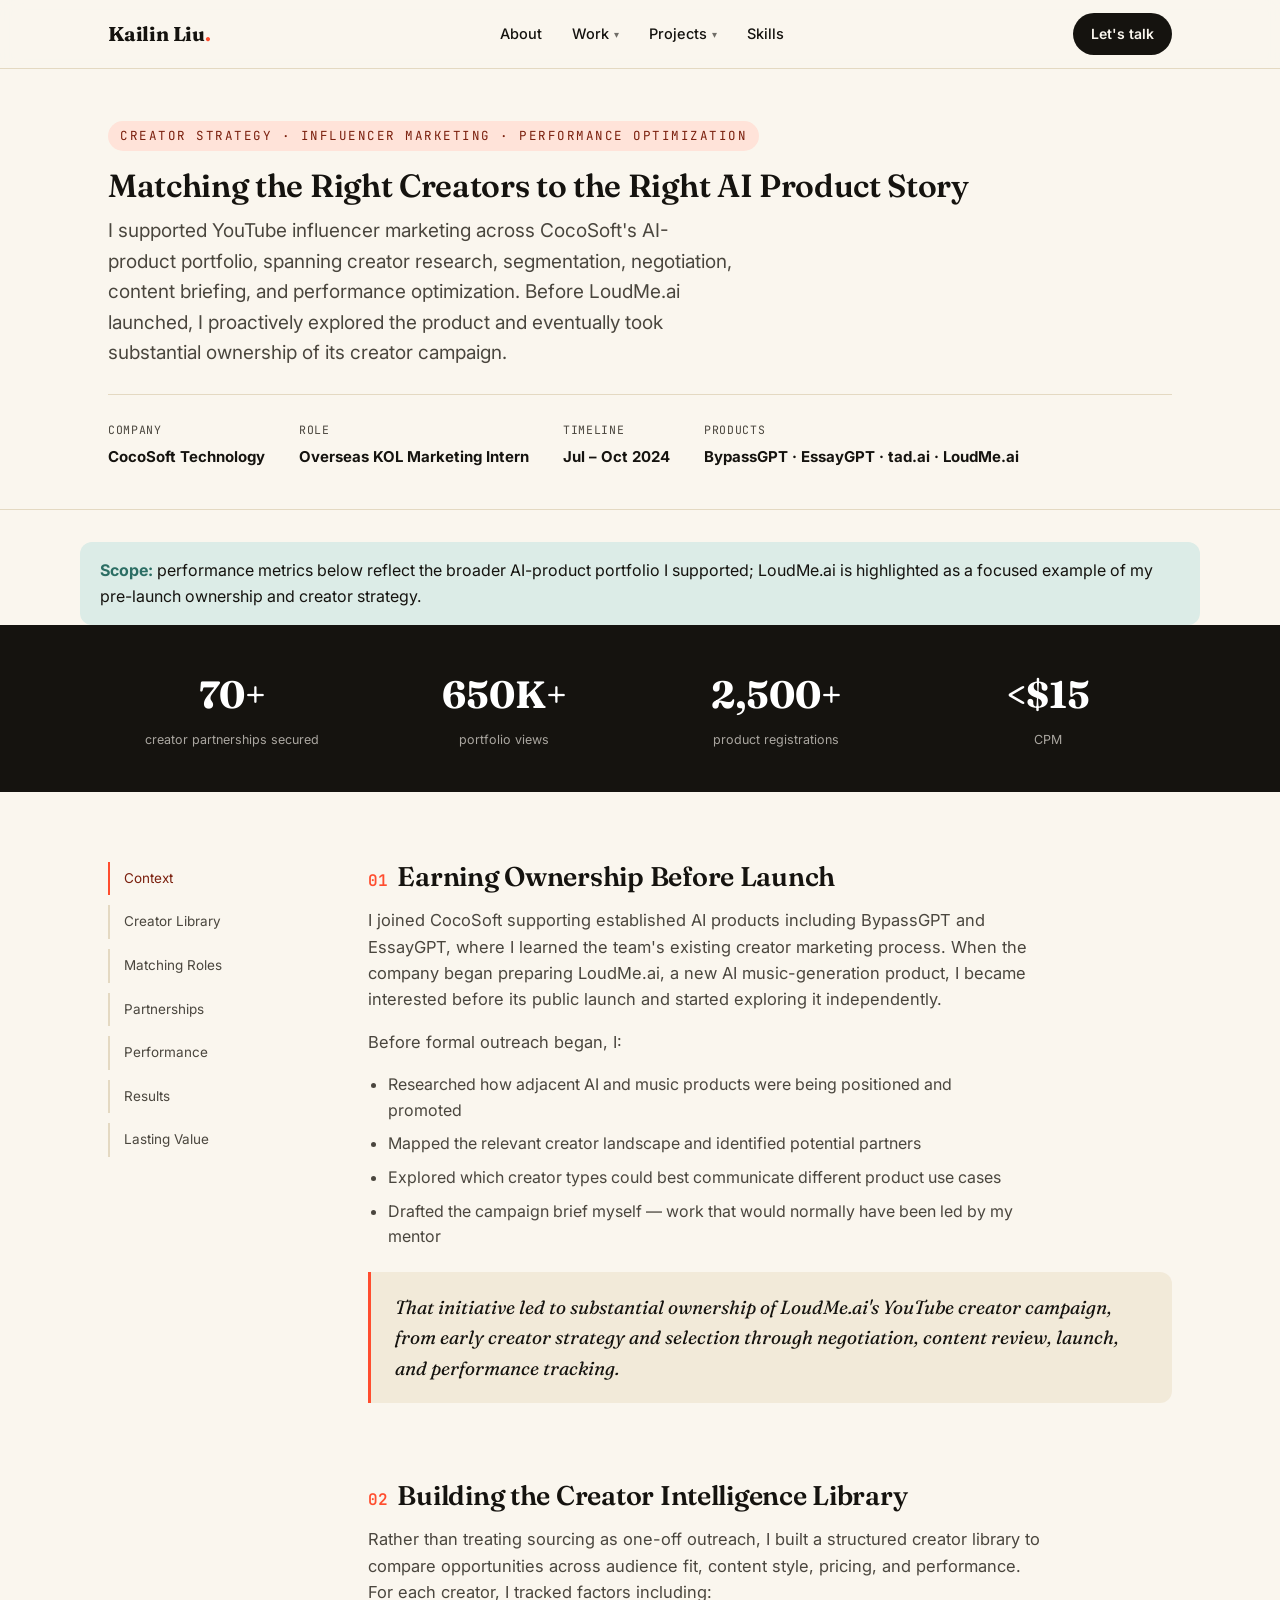
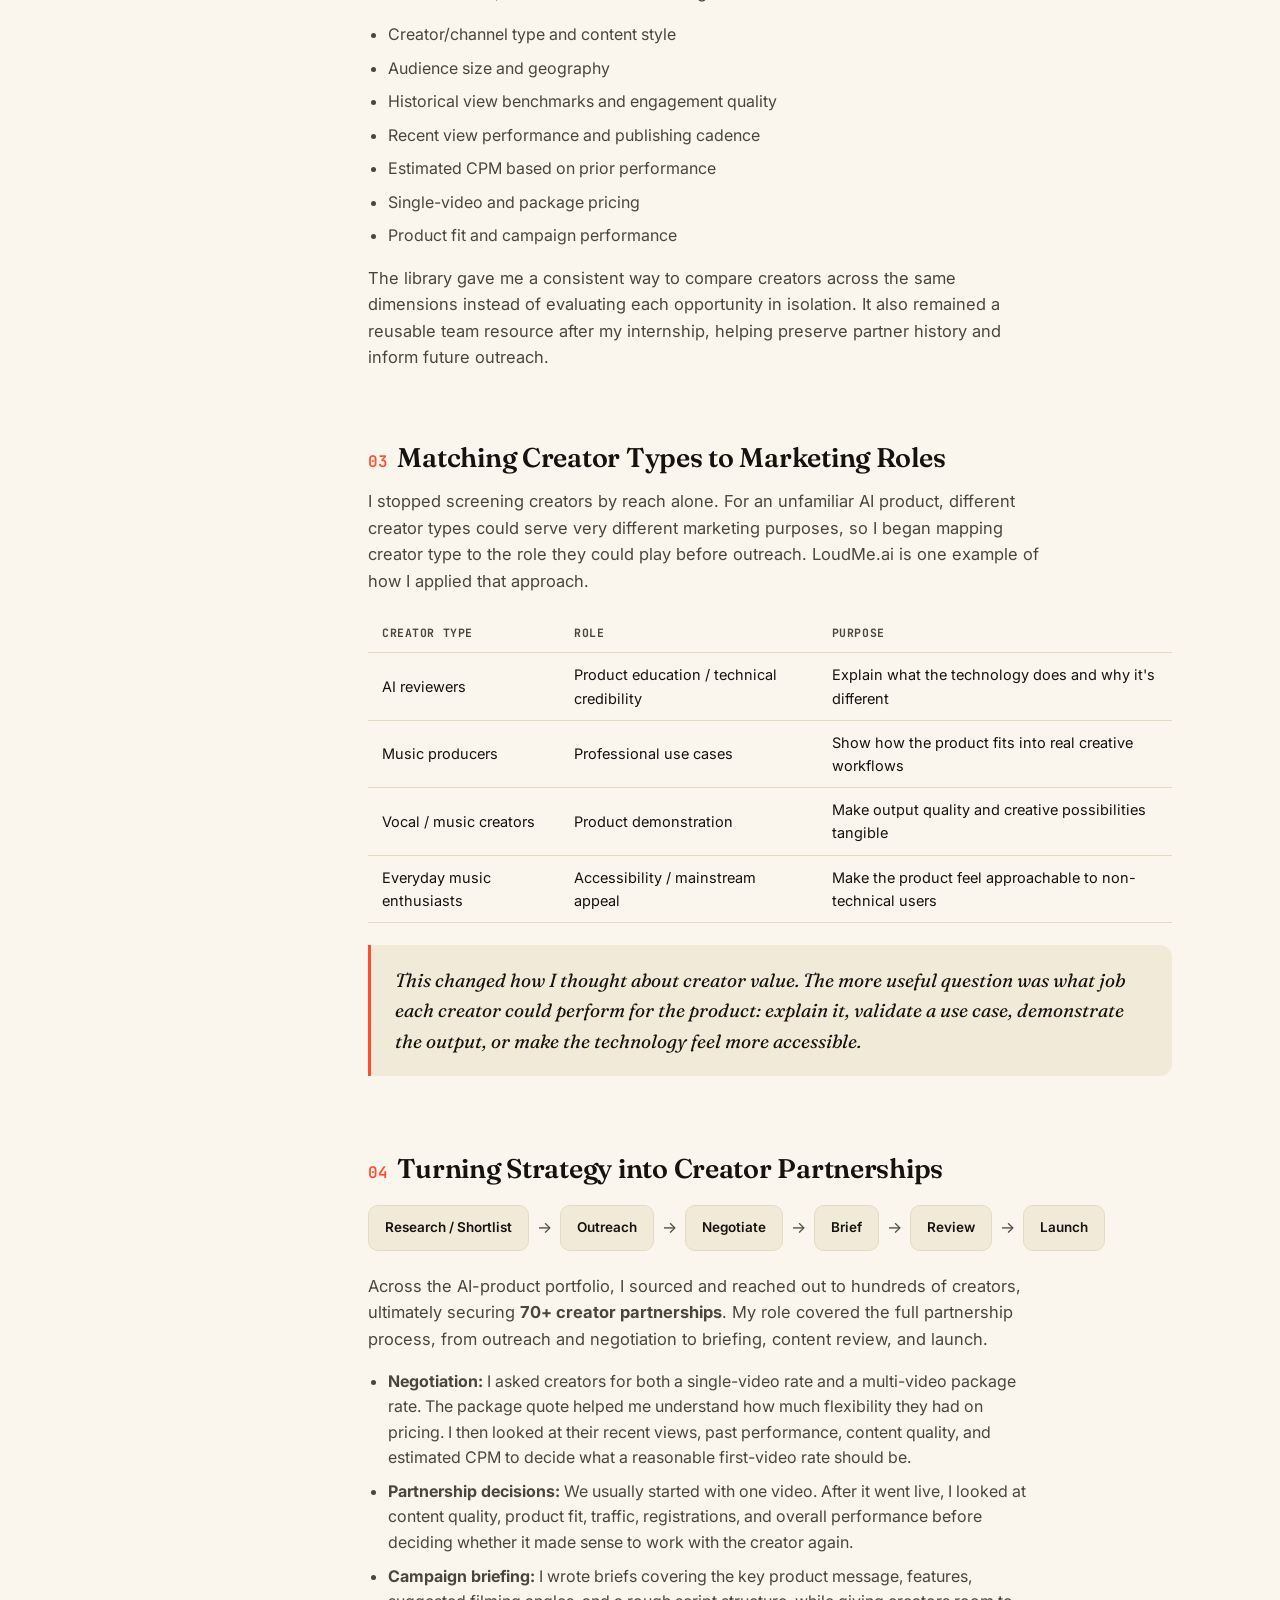
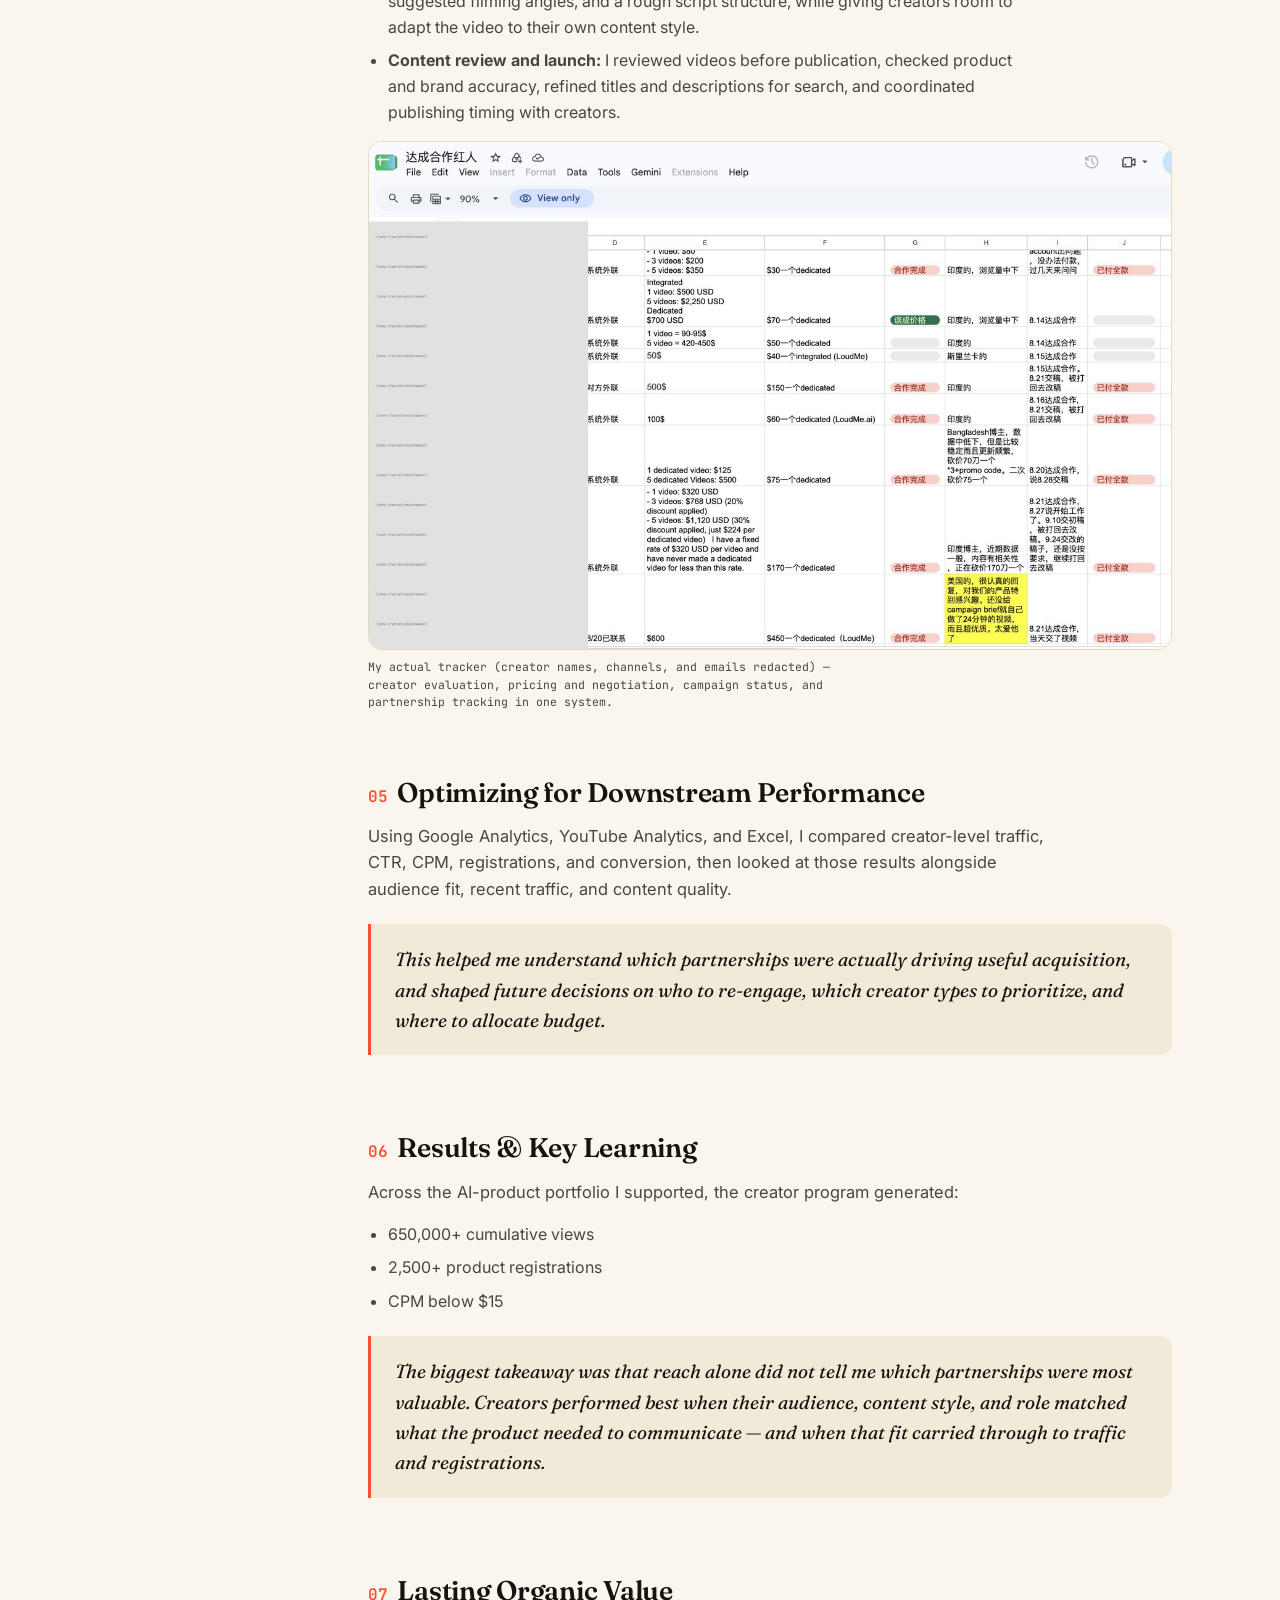
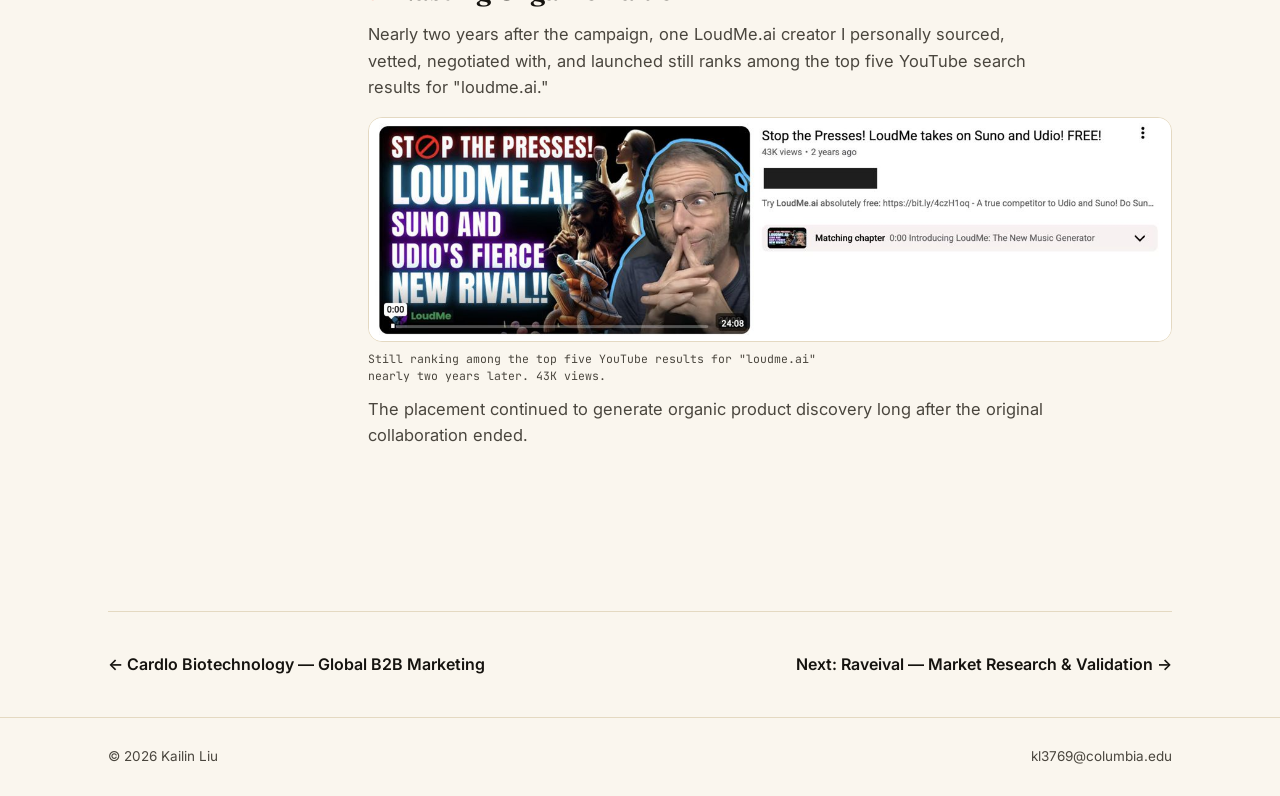
==== case-studies/loudme-kol.html @ 609b1b09 "Initial commit: Kailin Liu marketing portfolio site Static site with case studies for Xiaohongshu gr" ====
<!DOCTYPE html>
<html lang="en">
<head>
<meta charset="UTF-8">
<meta name="viewport" content="width=device-width, initial-scale=1.0">
<title>YouTube KOL Marketing Case Study — Kailin Liu</title>
<link rel="stylesheet" href="../css/style.css">
</head>
<body>

<nav class="site-nav">
  <div class="wrap">
    <a href="../index.html" class="logo">Kailin Liu<span>.</span></a>
    <div class="nav-links">
      <a href="../about.html">About</a>
      <div class="nav-item">
        <a href="../index.html#work">Work <span class="caret">▾</span></a>
        <div class="dropdown">
          <a href="xiaohongshu-growth.html">MoreAhead — RedNote Growth Marketing</a>
          <a href="loudme-kol.html">CocoSoft Technology — AI Influencer Marketing &amp; Strategy</a>
          <a href="cardlo-global-marketing.html">Cardlo Biotechnology — Global B2B Marketing</a>
          <a href="raveival.html">Raveival — Market Research &amp; Validation</a>
        </div>
      </div>
      <div class="nav-item">
        <a href="../index.html#projects">Projects <span class="caret">▾</span></a>
        <div class="dropdown">
          <a href="../projects/fragrance-analytics.html">Consumer Perception Analytics</a>
          <a href="../projects/traini-growth-experiments.html">Traini Growth Experiments</a>
          <a href="../projects/babanana.html">BabaNana Production Mgmt.</a>
          <a href="../projects/lumina-self-reflection.html">Lumina — AI Self-Reflection App</a>
          <a href="../projects/ai-travel-app.html">AI Travel App</a>
        </div>
      </div>
      <a href="../skills.html">Skills</a>
    </div>
    <a href="../index.html#contact" class="nav-cta">Let's talk</a>
  </div>
</nav>

<header class="cs-hero">
  <div class="wrap">
    <span class="eyebrow">Creator Strategy · Influencer Marketing · Performance Optimization</span>
    <h1>Matching the Right Creators to the Right AI Product Story</h1>
    <p class="hero-lede">I supported YouTube influencer marketing across CocoSoft's AI-product portfolio, spanning creator research, segmentation, negotiation, content briefing, and performance optimization. Before LoudMe.ai launched, I proactively explored the product and eventually took substantial ownership of its creator campaign.</p>
    <div class="cs-meta">
      <div><span>Company</span><b>CocoSoft Technology</b></div>
      <div><span>Role</span><b>Overseas KOL Marketing Intern</b></div>
      <div><span>Timeline</span><b>Jul – Oct 2024</b></div>
      <div><span>Products</span><b>BypassGPT · EssayGPT · tad.ai · LoudMe.ai</b></div>
    </div>
  </div>
</header>

<div class="honest-note" style="max-width:var(--max); margin:32px auto 0;">
  <div class="wrap" style="padding:0;"><b>Scope:</b> performance metrics below reflect the broader AI-product portfolio I supported; LoudMe.ai is highlighted as a focused example of my pre-launch ownership and creator strategy.</div>
</div>

<div class="cs-stats-band">
  <div class="wrap">
    <div><b>70+</b><span>creator partnerships secured</span></div>
    <div><b>650K+</b><span>portfolio views</span></div>
    <div><b>2,500+</b><span>product registrations</span></div>
    <div><b>&lt;$15</b><span>CPM</span></div>
  </div>
</div>

<div class="cs-body">
  <div class="wrap cs-layout">

    <nav class="cs-toc">
      <a href="#context">Context</a>
      <a href="#library">Creator Library</a>
      <a href="#roles">Matching Roles</a>
      <a href="#partnerships">Partnerships</a>
      <a href="#performance">Performance</a>
      <a href="#results">Results</a>
      <a href="#lasting">Lasting Value</a>
    </nav>

    <div class="cs-content">

      <section id="context">
        <h2><span class="num">01</span>Earning Ownership Before Launch</h2>
        <p>I joined CocoSoft supporting established AI products including BypassGPT and EssayGPT, where I learned the team's existing creator marketing process. When the company began preparing LoudMe.ai, a new AI music-generation product, I became interested before its public launch and started exploring it independently.</p>
        <p>Before formal outreach began, I:</p>
        <ul>
          <li>Researched how adjacent AI and music products were being positioned and promoted</li>
          <li>Mapped the relevant creator landscape and identified potential partners</li>
          <li>Explored which creator types could best communicate different product use cases</li>
          <li>Drafted the campaign brief myself — work that would normally have been led by my mentor</li>
        </ul>
        <div class="cs-callout">That initiative led to substantial ownership of LoudMe.ai's YouTube creator campaign, from early creator strategy and selection through negotiation, content review, launch, and performance tracking.</div>
      </section>

      <section id="library">
        <h2><span class="num">02</span>Building the Creator Intelligence Library</h2>
        <p>Rather than treating sourcing as one-off outreach, I built a structured creator library to compare opportunities across audience fit, content style, pricing, and performance. For each creator, I tracked factors including:</p>
        <ul>
          <li>Creator/channel type and content style</li>
          <li>Audience size and geography</li>
          <li>Historical view benchmarks and engagement quality</li>
          <li>Recent view performance and publishing cadence</li>
          <li>Estimated CPM based on prior performance</li>
          <li>Single-video and package pricing</li>
          <li>Product fit and campaign performance</li>
        </ul>
        <p>The library gave me a consistent way to compare creators across the same dimensions instead of evaluating each opportunity in isolation. It also remained a reusable team resource after my internship, helping preserve partner history and inform future outreach.</p>
      </section>

      <section id="roles">
        <h2><span class="num">03</span>Matching Creator Types to Marketing Roles</h2>
        <p>I stopped screening creators by reach alone. For an unfamiliar AI product, different creator types could serve very different marketing purposes, so I began mapping creator type to the role they could play before outreach. LoudMe.ai is one example of how I applied that approach.</p>
        <table class="cs-data-table">
          <tr><th>Creator Type</th><th>Role</th><th>Purpose</th></tr>
          <tr><td>AI reviewers</td><td>Product education / technical credibility</td><td>Explain what the technology does and why it's different</td></tr>
          <tr><td>Music producers</td><td>Professional use cases</td><td>Show how the product fits into real creative workflows</td></tr>
          <tr><td>Vocal / music creators</td><td>Product demonstration</td><td>Make output quality and creative possibilities tangible</td></tr>
          <tr><td>Everyday music enthusiasts</td><td>Accessibility / mainstream appeal</td><td>Make the product feel approachable to non-technical users</td></tr>
        </table>
        <div class="cs-callout">This changed how I thought about creator value. The more useful question was what job each creator could perform for the product: explain it, validate a use case, demonstrate the output, or make the technology feel more accessible.</div>
      </section>

      <section id="partnerships">
        <h2><span class="num">04</span>Turning Strategy into Creator Partnerships</h2>
        <div class="cs-flow">
          <div class="cs-flow-step">Research / Shortlist</div><span class="cs-flow-arrow">→</span>
          <div class="cs-flow-step">Outreach</div><span class="cs-flow-arrow">→</span>
          <div class="cs-flow-step">Negotiate</div><span class="cs-flow-arrow">→</span>
          <div class="cs-flow-step">Brief</div><span class="cs-flow-arrow">→</span>
          <div class="cs-flow-step">Review</div><span class="cs-flow-arrow">→</span>
          <div class="cs-flow-step">Launch</div>
        </div>
        <p>Across the AI-product portfolio, I sourced and reached out to hundreds of creators, ultimately securing <b>70+ creator partnerships</b>. My role covered the full partnership process, from outreach and negotiation to briefing, content review, and launch.</p>
        <ul>
          <li><b>Negotiation:</b> I asked creators for both a single-video rate and a multi-video package rate. The package quote helped me understand how much flexibility they had on pricing. I then looked at their recent views, past performance, content quality, and estimated CPM to decide what a reasonable first-video rate should be.</li>
          <li><b>Partnership decisions:</b> We usually started with one video. After it went live, I looked at content quality, product fit, traffic, registrations, and overall performance before deciding whether it made sense to work with the creator again.</li>
          <li><b>Campaign briefing:</b> I wrote briefs covering the key product message, features, suggested filming angles, and a rough script structure, while giving creators room to adapt the video to their own content style.</li>
          <li><b>Content review and launch:</b> I reviewed videos before publication, checked product and brand accuracy, refined titles and descriptions for search, and coordinated publishing timing with creators.</li>
        </ul>
        <figure class="real-fig">
          <img src="../assets/loudme/kol-tracker-masked.jpg" alt="Kailin's KOL outreach and negotiation tracker, with creator names, channel links, and emails redacted">
          <p class="img-caption">My actual tracker (creator names, channels, and emails redacted) — creator evaluation, pricing and negotiation, campaign status, and partnership tracking in one system.</p>
        </figure>
      </section>

      <section id="performance">
        <h2><span class="num">05</span>Optimizing for Downstream Performance</h2>
        <p>Using Google Analytics, YouTube Analytics, and Excel, I compared creator-level traffic, CTR, CPM, registrations, and conversion, then looked at those results alongside audience fit, recent traffic, and content quality.</p>
        <div class="cs-callout">This helped me understand which partnerships were actually driving useful acquisition, and shaped future decisions on who to re-engage, which creator types to prioritize, and where to allocate budget.</div>
      </section>

      <section id="results">
        <h2><span class="num">06</span>Results &amp; Key Learning</h2>
        <p>Across the AI-product portfolio I supported, the creator program generated:</p>
        <ul>
          <li>650,000+ cumulative views</li>
          <li>2,500+ product registrations</li>
          <li>CPM below $15</li>
        </ul>
        <div class="cs-callout">The biggest takeaway was that reach alone did not tell me which partnerships were most valuable. Creators performed best when their audience, content style, and role matched what the product needed to communicate — and when that fit carried through to traffic and registrations.</div>
      </section>

      <section id="lasting">
        <h2><span class="num">07</span>Lasting Organic Value</h2>
        <p>Nearly two years after the campaign, one LoudMe.ai creator I personally sourced, vetted, negotiated with, and launched still ranks among the top five YouTube search results for "loudme.ai."</p>
        <figure class="real-fig">
          <img src="../assets/loudme/loudme-video-card-masked.jpg" alt="A YouTube video reviewing LoudMe.ai, still ranking in the top five search results two years after publishing, with channel identity redacted">
          <p class="img-caption">Still ranking among the top five YouTube results for "loudme.ai" nearly two years later. 43K views.</p>
        </figure>
        <p>The placement continued to generate organic product discovery long after the original collaboration ended.</p>
      </section>

    </div>
  </div>
</div>

<div class="wrap">
  <div class="cs-nextprev">
    <a href="cardlo-global-marketing.html">← Cardlo Biotechnology — Global B2B Marketing</a>
    <a href="raveival.html">Next: Raveival — Market Research &amp; Validation →</a>
  </div>
</div>

<footer style="margin-top:40px;">
  <div class="wrap">
    <span>© 2026 Kailin Liu</span>
    <a href="mailto:kl3769@columbia.edu">kl3769@columbia.edu</a>
  </div>
</footer>

<script src="../js/main.js"></script>
</body>
</html>
---- css/style.css ----
/* ==========================================================================
   Kailin Liu — Marketing Portfolio
   Design system: warm editorial base + one loud accent
   ========================================================================== */

@import url('https://fonts.googleapis.com/css2?family=Fraunces:ital,opsz,wght@0,9..144,300;0,9..144,500;0,9..144,600;0,9..144,700;1,9..144,500&family=Inter:wght@400;500;600;700;800&family=JetBrains+Mono:wght@400;500&display=swap');

:root{
  --ink: #15130f;
  --ink-soft: #4a463e;
  --paper: #faf6ee;
  --paper-raised: #f2ead9;
  --line: #e4d9c2;
  --accent: #ff4d2e;
  --accent-ink: #7a1f0d;
  --accent-soft: #ffe3d9;
  --teal: #2c6e64;
  --teal-soft: #dcece7;
  --gold: #c8912b;

  --font-display: 'Fraunces', Georgia, 'Times New Roman', serif;
  --font-body: 'Inter', -apple-system, BlinkMacSystemFont, sans-serif;
  --font-mono: 'JetBrains Mono', ui-monospace, monospace;

  --max: 1120px;
  --radius: 14px;
}

*,*::before,*::after{ box-sizing: border-box; }
html{ scroll-behavior: smooth; }
body{
  margin:0;
  background: var(--paper);
  color: var(--ink);
  font-family: var(--font-body);
  font-size: 16px;
  line-height: 1.6;
  -webkit-font-smoothing: antialiased;
}
img{ max-width:100%; display:block; }
a{ color: inherit; text-decoration: none; }
.wrap{ max-width: var(--max); margin: 0 auto; padding: 0 28px; }

h1,h2,h3,h4{ font-family: var(--font-display); font-weight: 600; margin: 0 0 .4em; line-height: 1.08; letter-spacing: -0.01em; }
p{ margin: 0 0 1em; }
.eyebrow{
  font-family: var(--font-mono);
  font-size: 12.5px;
  text-transform: uppercase;
  letter-spacing: .12em;
  color: var(--accent-ink);
  background: var(--accent-soft);
  display: inline-flex;
  align-items: center;
  gap: 8px;
  padding: 5px 12px;
  border-radius: 100px;
  margin-bottom: 18px;
}
.eyebrow.teal{ color: var(--teal); background: var(--teal-soft); }

/* ---------- nav ---------- */
.site-nav{
  position: sticky; top:0; z-index: 50;
  background: rgba(250,246,238,.86);
  backdrop-filter: blur(10px);
  border-bottom: 1px solid var(--line);
}
.site-nav .wrap{ display:flex; align-items:center; justify-content:space-between; height: 68px; }
.logo{ font-family: var(--font-display); font-weight: 700; font-size: 20px; letter-spacing: -.01em; }
.logo span{ color: var(--accent); }
.nav-links{ display:flex; gap: 30px; font-size: 14.5px; font-weight: 500; }
.nav-links > a{ position:relative; padding: 4px 0; }
.nav-links > a:hover{ color: var(--accent-ink); }

.nav-item{ position:relative; }
.nav-item > a{
  display:flex; align-items:center; gap: 5px;
  padding: 4px 0; cursor:pointer;
}
.nav-item > a:hover{ color: var(--accent-ink); }
.nav-item .caret{ font-size: 10px; transition: transform .15s ease; opacity: .6; }
.nav-item:hover .caret, .nav-item:focus-within .caret{ transform: rotate(180deg); }

.dropdown{
  position:absolute; top: calc(100% + 14px); left: 50%; transform: translateX(-50%);
  background: #fff; border: 1px solid var(--line); border-radius: 14px;
  box-shadow: 0 20px 40px -18px rgba(21,19,15,.28);
  padding: 8px; min-width: 240px;
  display:flex; flex-direction:column; gap: 2px;
  opacity: 0; visibility: hidden; transform: translateX(-50%) translateY(-6px);
  transition: opacity .16s ease, transform .16s ease, visibility .16s;
  z-index: 60;
}
.nav-item:hover .dropdown,
.nav-item:focus-within .dropdown{
  opacity: 1; visibility: visible; transform: translateX(-50%) translateY(0);
}
.dropdown::before{
  content:""; position:absolute; bottom:100%; left:50%; transform:translateX(-50%);
  border: 7px solid transparent; border-bottom-color: #fff;
  filter: drop-shadow(0 -2px 2px rgba(21,19,15,.06));
}
.dropdown a{
  display:block; padding: 10px 14px; border-radius: 8px;
  font-size: 13.5px; font-weight: 500; color: var(--ink); white-space: nowrap;
}
.dropdown a:hover{ background: var(--paper-raised); color: var(--accent-ink); }
.nav-cta{
  font-weight: 600; font-size: 14px;
  background: var(--ink); color: var(--paper);
  padding: 10px 18px; border-radius: 100px;
  transition: transform .15s ease, background .15s ease;
}
.nav-cta:hover{ background: var(--accent); transform: translateY(-1px); }
.nav-back{ font-family: var(--font-mono); font-size: 13px; color: var(--ink-soft); }
.nav-back:hover{ color: var(--accent-ink); }

/* ---------- buttons ---------- */
.btn{
  display:inline-flex; align-items:center; gap:8px;
  font-weight: 600; font-size: 15px;
  padding: 13px 24px; border-radius: 100px;
  border: 1.5px solid var(--ink);
  transition: transform .15s ease, background .15s ease, color .15s ease, border-color .15s ease;
}
.btn-primary{ background: var(--ink); color: var(--paper); }
.btn-primary:hover{ background: var(--accent); border-color: var(--accent); transform: translateY(-2px); }
.btn-ghost{ background: transparent; color: var(--ink); }
.btn-ghost:hover{ border-color: var(--accent-ink); color: var(--accent-ink); transform: translateY(-2px); }

/* ---------- hero ---------- */
.hero{ padding: 76px 0 64px; position: relative; overflow: hidden; }
.hero-grid{ display:grid; grid-template-columns: 1.3fr .9fr; gap: 56px; align-items:center; }
.hero h1{ font-size: clamp(38px, 5.4vw, 64px); }
.hero h1 em{ font-style: italic; color: var(--accent); }
.hero-lede{ font-size: 19px; color: var(--ink-soft); max-width: 52ch; }
.hero-cta-row{ display:flex; gap:14px; margin-top: 30px; flex-wrap: wrap; }
.hero-portrait{
  aspect-ratio: 4/5; border-radius: var(--radius);
  border: 1.5px solid var(--line);
  overflow: hidden; position:relative;
  background: linear-gradient(155deg, var(--paper-raised), var(--teal-soft));
}
.hero-portrait.real-fig img{ width:100%; height:100%; object-fit:cover; border:0; border-radius:0; object-position: center 22%; }
.hero-portrait .tag{
  position:absolute; bottom:16px; left:16px; right:16px;
  background: rgba(21,19,15,.82); color: var(--paper);
  font-family: var(--font-mono); font-size: 12px;
  padding: 10px 12px; border-radius: 10px;
}
.hero-stats{ display:flex; gap: 30px; margin-top: 46px; flex-wrap: wrap; }
.hero-stat b{ display:block; font-family: var(--font-display); font-size: 30px; }
.hero-stat span{ font-size: 13px; color: var(--ink-soft); }

/* ---------- placeholders ---------- */
.img-placeholder{
  --ph-a: var(--paper-raised); --ph-b: var(--teal-soft);
  background: repeating-linear-gradient(135deg, var(--ph-a), var(--ph-a) 10px, var(--ph-b) 10px, var(--ph-b) 20px);
  border: 1.5px dashed var(--line);
  border-radius: var(--radius);
  display:flex; align-items:flex-end;
  min-height: 180px;
  position: relative;
}
.img-placeholder .label{
  margin: 12px; padding: 8px 12px;
  background: var(--ink); color: var(--paper);
  font-family: var(--font-mono); font-size: 12px;
  border-radius: 8px; line-height: 1.4;
}

/* real photo/screenshot figures */
.real-fig{ margin:0; }
.real-fig img{
  width:100%; height:auto; object-fit: cover;
  border-radius: var(--radius);
  border: 1.5px solid var(--line);
  display:block;
}
.real-fig .img-caption{
  font-family: var(--font-mono); font-size: 11.5px; color: var(--ink-soft);
  margin-top: 8px; line-height: 1.5;
}
.real-fig .img-caption b{ color: var(--accent-ink); font-weight:600; }
.cs-hero-img.real-fig img{ width:100%; height:340px; object-fit: cover; }
.case-card .real-fig{ height:100%; }
.case-card .real-fig img{ width:100%; height:100%; border-radius:0; border:0; border-right:1px solid var(--line); }
.cs-img-row .real-fig img, .cover-tile img{ aspect-ratio: 3/4; object-fit: cover; }

/* ---------- sections ---------- */
section{ padding: 88px 0; }
.section-head{ max-width: 640px; margin-bottom: 48px; }
.section-head h2{ font-size: clamp(28px, 3.6vw, 40px); }
.section-head p{ color: var(--ink-soft); font-size: 17px; }
.divider{ border:0; border-top: 1px solid var(--line); }

/* about */
.about{ background: var(--paper-raised); }
.about-grid{ display:grid; grid-template-columns: .8fr 1.2fr; gap: 56px; }
.about-photo{ aspect-ratio: 1/1.1; }
.about-photo.real-fig img{ width:100%; height:100%; object-fit:cover; border-radius:var(--radius); }
.about-body p{ font-size: 17px; }
.edu-card{
  background: var(--paper); border:1px solid var(--line); border-radius: var(--radius);
  padding: 18px 20px; margin-top: 14px;
}
.edu-card b{ font-family: var(--font-display); font-size: 17px; }
.edu-card span{ display:block; font-size: 13.5px; color: var(--ink-soft); margin-top: 2px;}

/* case study cards */
.case-grid{ display:grid; grid-template-columns: repeat(2, 1fr); gap: 26px; }
.case-card{
  grid-column: span 2;
  display:grid; grid-template-columns: 1fr 1fr;
  gap: 0;
  background: #fff; border:1px solid var(--line); border-radius: 18px;
  overflow:hidden;
  transition: transform .2s ease, box-shadow .2s ease;
}
.case-card:hover{ transform: translateY(-4px); box-shadow: 0 18px 40px -18px rgba(21,19,15,.25); }
.case-card .img-placeholder{ min-height: 100%; border-radius:0; border:0; border-right: 1px solid var(--line); }
.case-card-body{ padding: 30px 32px; display:flex; flex-direction:column; }
.case-card-tags{ display:flex; gap:8px; flex-wrap:wrap; margin-bottom:14px; }
.tag{
  font-family: var(--font-mono); font-size: 11.5px; text-transform: uppercase; letter-spacing:.06em;
  padding: 4px 10px; border-radius: 100px; background: var(--paper-raised); color: var(--ink-soft);
}
.case-card h3{ font-size: 23px; }
.case-card .role{ font-size: 13.5px; color: var(--accent-ink); font-weight:600; margin-bottom: 10px; }
.case-card p{ color: var(--ink-soft); font-size: 15px; }
.case-metrics{ display:flex; gap:22px; margin: 16px 0 20px; flex-wrap:wrap; }
.case-metrics div b{ display:block; font-family: var(--font-display); font-size: 22px; }
.case-metrics div span{ font-size: 12px; color: var(--ink-soft); }
.case-card-link{ margin-top:auto; font-weight:700; font-size:14.5px; display:inline-flex; align-items:center; gap:6px; }
.case-card-link .arrow{ transition: transform .15s ease; }
.case-card:hover .arrow{ transform: translateX(5px); }

.case-card.small{ grid-column: span 1; grid-template-columns: 1fr; }
.case-card.small .img-placeholder{ min-height: 150px; border-right:0; border-bottom:1px solid var(--line); }

/* projects (compact) */
.proj-grid{ display:grid; grid-template-columns: repeat(3, 1fr); gap: 22px; }
.proj-card{
  background: #fff; border:1px solid var(--line); border-radius: var(--radius);
  padding: 24px; display:flex; flex-direction:column; gap:10px;
  transition: transform .2s ease, box-shadow .2s ease;
}
.proj-card:hover{ transform: translateY(-4px); box-shadow: 0 18px 40px -18px rgba(21,19,15,.25); }
.proj-card h4{ font-size: 18px; }
.proj-card p{ font-size: 14.5px; color: var(--ink-soft); margin-bottom: 0;}
.proj-card ul{ margin: 6px 0 0; padding-left: 18px; font-size: 13.5px; color: var(--ink-soft); }
.proj-card ul li{ margin-bottom: 4px; }
.proj-card .case-card-link{ margin-top:auto; padding-top: 6px; }

/* leadership */
.leader{ background: var(--ink); color: var(--paper); border-radius: 22px; padding: 48px; display:grid; grid-template-columns: .9fr 1.1fr; gap: 40px; align-items:center; }
.leader h2{ color:#fff; }
.leader .eyebrow{ background: rgba(255,255,255,.1); color: var(--paper); }
.leader p{ color: rgba(250,246,238,.75); }
.leader ul{ list-style:none; padding:0; margin: 18px 0 0; display:grid; gap:12px; }
.leader ul li{ padding-left: 24px; position:relative; font-size: 15px; color: rgba(250,246,238,.92); }
.leader ul li::before{ content:"—"; position:absolute; left:0; color: var(--accent); }
.leader-img{ aspect-ratio: 4/3; border-radius: 16px; }
.leader-img.real-fig img{ width:100%; height:100%; object-fit:cover; border-radius:16px; border:0; object-position: center 22%; }

/* skills */
.skills-grid{ display:grid; grid-template-columns: repeat(4,1fr); gap: 20px; }
.skill-col h4{ font-family: var(--font-mono); text-transform: uppercase; font-size: 12.5px; letter-spacing: .08em; color: var(--accent-ink); margin-bottom: 12px; }
.skill-col ul{ list-style:none; margin:0; padding:0; display:flex; flex-direction:column; gap:8px; }
.skill-col li{ font-size: 14.5px; padding-bottom:8px; border-bottom: 1px solid var(--line); }

/* contact / footer */
.contact{ text-align:center; }
.contact h2{ font-size: clamp(32px,5vw,54px); }
.contact-row{ display:flex; gap:16px; justify-content:center; margin-top: 26px; flex-wrap:wrap; }
footer{ border-top:1px solid var(--line); padding: 28px 0; }
footer .wrap{ display:flex; justify-content:space-between; align-items:center; font-size:13.5px; color: var(--ink-soft); flex-wrap:wrap; gap:10px; }

/* ---------- case study detail pages ---------- */
.cs-hero{ padding: 52px 0 40px; border-bottom: 1px solid var(--line); }
.cs-meta{ display:flex; gap: 34px; flex-wrap:wrap; margin-top: 26px; padding-top:26px; border-top:1px solid var(--line); }
.cs-meta div span{ display:block; font-family: var(--font-mono); font-size: 11.5px; text-transform:uppercase; letter-spacing:.06em; color: var(--ink-soft); margin-bottom:4px; }
.cs-meta div b{ font-size: 15px; }
.cs-hero-img{ margin-top: 36px; min-height: 340px; }

.cs-stats-band{ background: var(--ink); color: var(--paper); padding: 40px 0; }
.cs-stats-band .wrap{ display:flex; justify-content:space-between; flex-wrap:wrap; gap:24px; }
.cs-stats-band div{ text-align:center; flex:1; min-width:140px; }
.cs-stats-band b{ display:block; font-family: var(--font-display); font-size: clamp(26px,3vw,38px); color: #fff; }
.cs-stats-band span{ font-size: 12.5px; color: rgba(250,246,238,.65); }

.cs-body{ padding: 70px 0; }
.cs-layout{ display:grid; grid-template-columns: 200px 1fr; gap: 60px; }
.cs-toc{ position:sticky; top: 90px; align-self:start; display:flex; flex-direction:column; gap:10px; }
.cs-toc a{ font-size: 13.5px; color: var(--ink-soft); padding: 6px 0; border-left: 2px solid var(--line); padding-left: 14px; }
.cs-toc a:hover, .cs-toc a.active{ color: var(--accent-ink); border-left-color: var(--accent); }
.cs-content > section{ padding: 0 0 56px; }
.cs-content h2{ font-size: 27px; margin-bottom: .6em; }
.cs-content h2 .num{ font-family: var(--font-mono); color: var(--accent); font-size: 16px; margin-right: 10px; }
.cs-content p{ font-size: 16.5px; color: var(--ink-soft); max-width: 68ch; }
.cs-content ul{ color: var(--ink-soft); font-size: 16px; max-width: 66ch; padding-left: 20px; }
.cs-content ul li{ margin-bottom: 8px; }
.cs-content ul li ul{ margin: 8px 0 0; font-size: 14.5px; max-width: none; }
.cs-content ul li ul li{ margin-bottom: 5px; }
.cs-callout{
  background: var(--paper-raised); border-left: 3px solid var(--accent);
  border-radius: 0 12px 12px 0; padding: 20px 24px; margin: 22px 0;
  font-family: var(--font-display); font-size: 19px; font-style: italic;
}
.cs-two-col{ display:grid; grid-template-columns: 1fr 1fr; gap: 24px; margin: 24px 0; }
.cs-data-table{ width:100%; border-collapse: collapse; margin: 20px 0; font-size: 14.5px; }
.cs-data-table th, .cs-data-table td{ text-align:left; padding: 10px 14px; border-bottom: 1px solid var(--line); }
.cs-data-table th{ font-family: var(--font-mono); text-transform:uppercase; font-size:11.5px; letter-spacing:.05em; color: var(--ink-soft); }
.cs-img-row{ display:grid; grid-template-columns: repeat(3,1fr); gap: 16px; margin: 24px 0; }
.cs-img-row .img-placeholder{ min-height: 200px; }
.honest-note{
  display:flex; gap:12px; align-items:flex-start;
  background: var(--teal-soft); border-radius: 12px; padding: 16px 20px; margin: 22px 0;
}
.honest-note b{ color: var(--teal); }
.cs-nextprev{ display:flex; justify-content:space-between; padding-top: 40px; border-top:1px solid var(--line); margin-top: 20px; }
.cs-nextprev a{ font-weight:600; }

/* horizontal flow / funnel / process diagram */
.cs-flow{ display:flex; align-items:center; flex-wrap:wrap; gap:8px; margin: 22px 0; }
.cs-flow-step{
  background: var(--paper-raised); border:1px solid var(--line); border-radius: 10px;
  padding: 11px 16px; font-size: 13.5px; font-weight:600; color: var(--ink); white-space:nowrap;
}
.cs-flow-arrow{ color: var(--ink-soft); font-size: 16px; flex-shrink:0; }

/* content pillar cards */
.cs-pillars{ display:grid; grid-template-columns: repeat(3, 1fr); gap: 18px; margin: 22px 0; }
.cs-pillar{ background:#fff; border:1px solid var(--line); border-radius: 14px; padding: 20px 22px; }
.cs-pillar .pillar-num{ font-family: var(--font-mono); color: var(--accent); font-size: 12.5px; }
.cs-pillar h4{ font-family: var(--font-display); font-size: 18px; margin: 4px 0 8px; }
.cs-pillar p{ font-size: 14px; color: var(--ink-soft); margin-bottom: 10px; }
.cs-pillar .examples{ display:flex; flex-direction:column; gap:4px; }
.cs-pillar .examples span{ font-family: var(--font-mono); font-size: 12px; color: var(--accent-ink); background: var(--accent-soft); padding: 4px 9px; border-radius: 100px; display:inline-block; width:fit-content; }

/* example highlight box */
.cs-example{ background: var(--teal-soft); border-radius: 14px; padding: 20px 24px; margin: 22px 0; }
.cs-example h4{ font-family: var(--font-mono); text-transform:uppercase; font-size: 12px; letter-spacing:.06em; color: var(--teal); margin: 0 0 10px; }
.cs-example p{ color: var(--ink); }
.cs-example .tag-row{ display:flex; gap:8px; flex-wrap:wrap; margin: 12px 0; }

/* results section: grouped metric cards */
.results-groups{ display:flex; flex-direction:column; gap: 30px; margin: 24px 0 8px; }
.results-group-label{
  font-family: var(--font-mono); font-size: 12px; text-transform:uppercase; letter-spacing:.08em;
  color: var(--teal); margin-bottom: 14px; padding-bottom: 8px; border-bottom: 1px solid var(--line);
}
.results-metrics{ display:flex; gap: 34px; flex-wrap:wrap; }
.results-metric b{ display:block; font-family: var(--font-display); font-size: 32px; color: var(--ink); line-height:1; }
.results-metric span{ font-size: 12.5px; color: var(--ink-soft); }

@media (max-width: 700px){
  .cs-pillars{ grid-template-columns: 1fr; }
}

/* Kanoa Trip app screens (real exports) */
.kanoa-row{ display:flex; gap:24px; flex-wrap:wrap; justify-content:center; margin:28px 0; }
.kanoa-phone{
  width:240px; margin:0; flex-shrink:0;
}
.kanoa-phone.small{ width:190px; }
.kanoa-phone img{
  width:100%; display:block; border-radius:20px;
  border:1px solid var(--line); box-shadow:0 20px 40px -20px rgba(30,15,15,.35);
}
.kanoa-caption{ text-align:center; font-family:var(--font-mono); font-size:11px; color:var(--ink-soft); margin-top:10px; }

/* persona card */
.persona-card{
  margin: 28px 0; background:#fff; border:1.5px solid var(--line); border-radius: var(--radius);
  padding: 28px 30px;
}
.persona-head{ display:flex; align-items:center; gap:16px; margin-bottom:16px; }
.persona-avatar{
  width:56px; height:56px; border-radius:50%; flex-shrink:0;
  background: linear-gradient(155deg, var(--accent-soft), var(--teal-soft));
  color: var(--accent-ink); font-family: var(--font-display); font-weight:700; font-size:20px;
  display:flex; align-items:center; justify-content:center;
}
.persona-name{ font-family: var(--font-display); font-size: 20px; font-weight:600; color: var(--ink); }
.persona-name span{ font-size:15px; font-weight:400; color: var(--ink-soft); }
.persona-meta{ font-family: var(--font-mono); font-size:12px; color: var(--ink-soft); margin-top:4px; }
.persona-quote{
  font-family: var(--font-display); font-style: italic; font-size: 18px;
  color: var(--accent-ink); border-left: 3px solid var(--accent); padding-left:16px; margin: 18px 0;
}
.persona-grid{ display:grid; grid-template-columns: 1fr 1fr; gap:24px; margin: 18px 0; }
.persona-grid h5, .persona-needs h5{
  font-family: var(--font-mono); text-transform:uppercase; font-size:11px; letter-spacing:.06em;
  color: var(--teal); margin: 0 0 8px;
}
.persona-grid ul{ margin:0; padding-left:18px; font-size:14px; color: var(--ink-soft); }
.persona-grid ul li{ margin-bottom:6px; }
.persona-needs{ background: var(--paper-raised); border-radius:10px; padding:14px 18px; margin-top:6px; }
.persona-needs p{ margin:0; font-size:14px; color: var(--ink-soft); }
.persona-source{ font-family: var(--font-mono); font-size:11px; color: var(--ink-soft); margin: 14px 0 0; }
@media (max-width: 640px){ .persona-grid{ grid-template-columns: 1fr; } }

/* ---------- responsive ---------- */
@media (max-width: 880px){
  .hero-grid, .about-grid, .leader{ grid-template-columns: 1fr; }
  .case-card, .case-card.small{ grid-column: span 2; grid-template-columns: 1fr; }
  .case-card .img-placeholder{ border-right:0; border-bottom:1px solid var(--line); min-height:220px;}
  .proj-grid{ grid-template-columns: 1fr; }
  .skills-grid{ grid-template-columns: repeat(2,1fr); }
  .nav-links{ display:none; }
  .cs-layout{ grid-template-columns: 1fr; }
  .cs-toc{ position:static; flex-direction:row; flex-wrap:wrap; }
  .cs-img-row{ grid-template-columns: 1fr; }
  .cs-two-col{ grid-template-columns: 1fr; }
  .cs-stats-band .wrap{ justify-content: flex-start; }
}
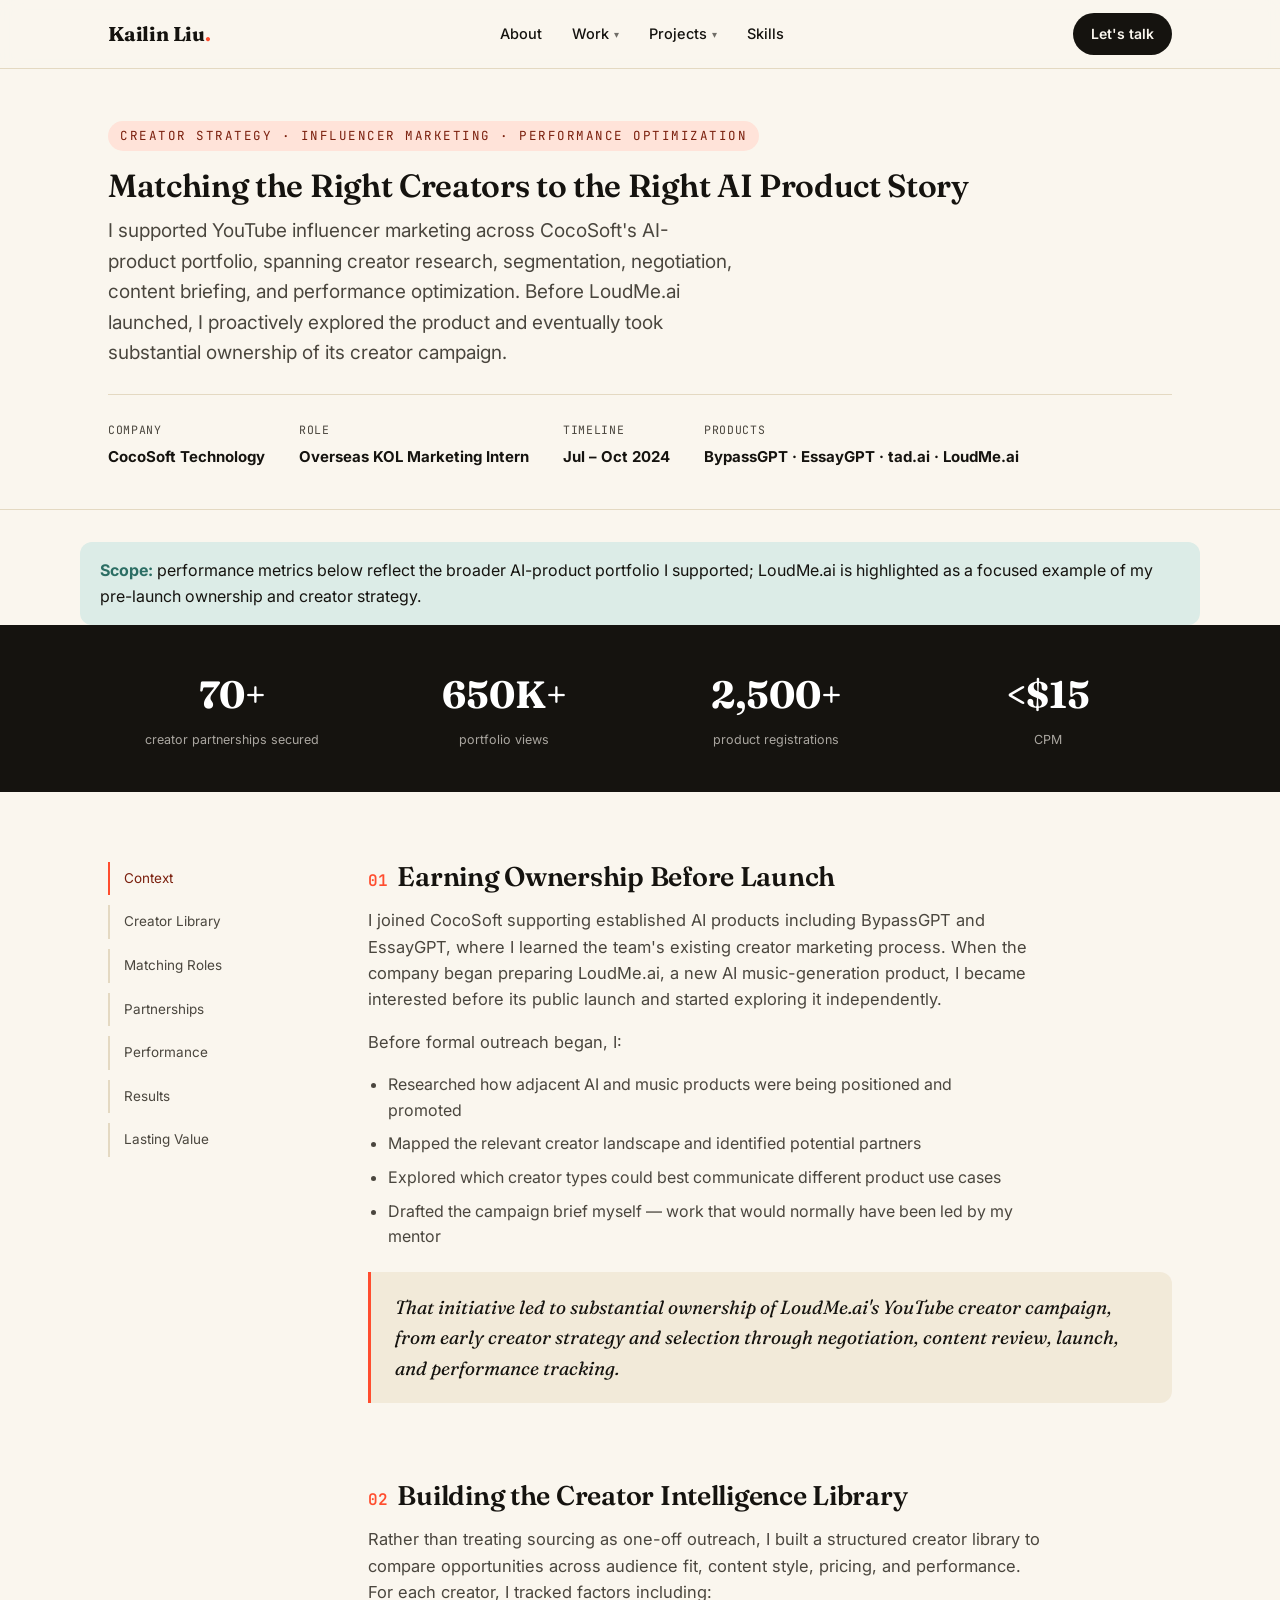
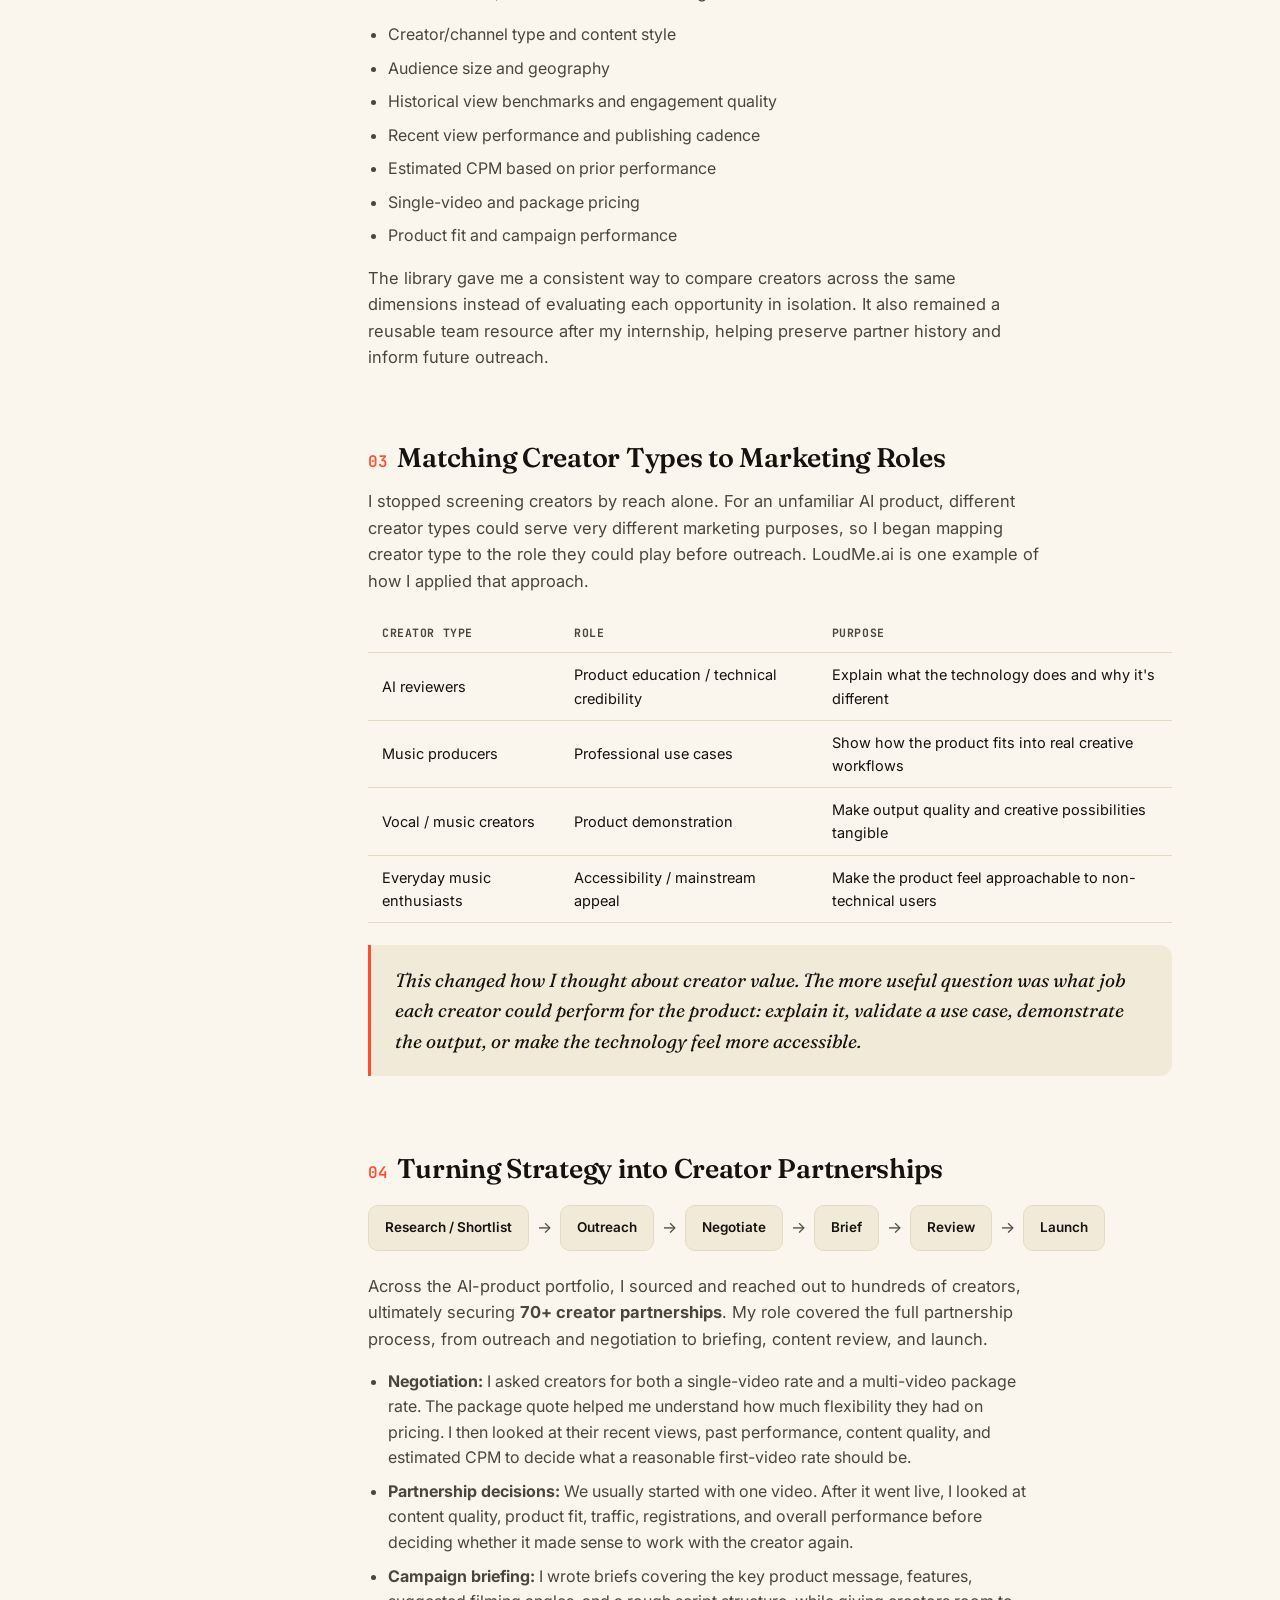
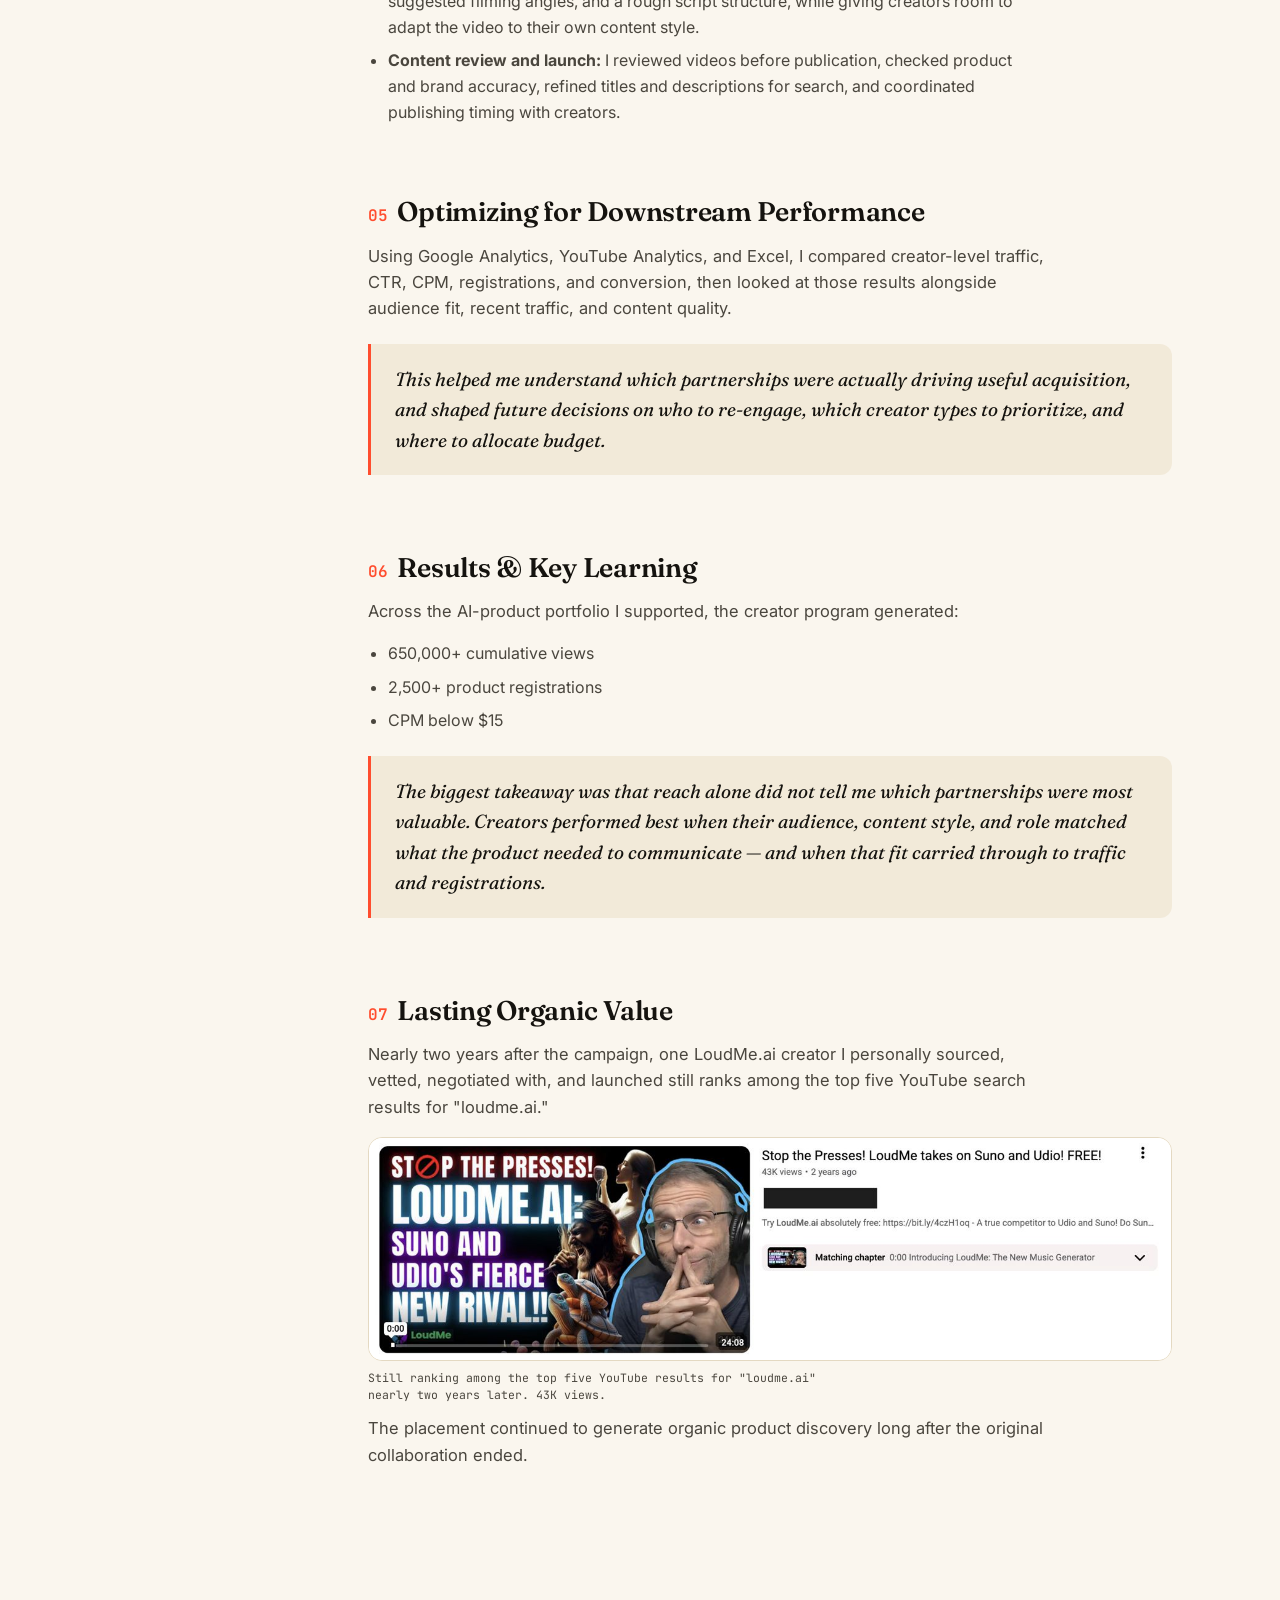
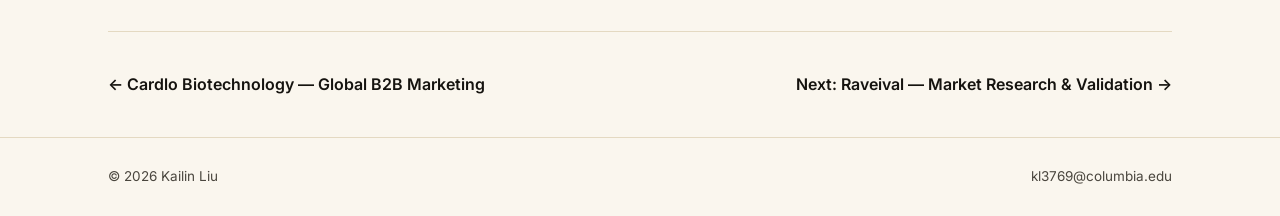
==== commit 61550a14: "Rework hero, replace featured-work covers, and fix layout issues Hero: drop the metrics row for a mo" ====
--- a/case-studies/loudme-kol.html
+++ b/case-studies/loudme-kol.html
@@ -138,10 +138,6 @@
           <li><b>Campaign briefing:</b> I wrote briefs covering the key product message, features, suggested filming angles, and a rough script structure, while giving creators room to adapt the video to their own content style.</li>
           <li><b>Content review and launch:</b> I reviewed videos before publication, checked product and brand accuracy, refined titles and descriptions for search, and coordinated publishing timing with creators.</li>
         </ul>
-        <figure class="real-fig">
-          <img src="../assets/loudme/kol-tracker-masked.jpg" alt="Kailin's KOL outreach and negotiation tracker, with creator names, channel links, and emails redacted">
-          <p class="img-caption">My actual tracker (creator names, channels, and emails redacted) — creator evaluation, pricing and negotiation, campaign status, and partnership tracking in one system.</p>
-        </figure>
       </section>
 
       <section id="performance">
--- a/css/style.css
+++ b/css/style.css
@@ -229,7 +229,8 @@
 .case-card h3{ font-size: 23px; }
 .case-card .role{ font-size: 13.5px; color: var(--accent-ink); font-weight:600; margin-bottom: 10px; }
 .case-card p{ color: var(--ink-soft); font-size: 15px; }
-.case-metrics{ display:flex; gap:22px; margin: 16px 0 20px; flex-wrap:wrap; }
+.case-metrics{ display:flex; gap:14px; margin: 16px 0 20px; flex-wrap:nowrap; }
+.case-metrics div{ flex:1; min-width:0; }
 .case-metrics div b{ display:block; font-family: var(--font-display); font-size: 22px; }
 .case-metrics div span{ font-size: 12px; color: var(--ink-soft); }
 .case-card-link{ margin-top:auto; font-weight:700; font-size:14.5px; display:inline-flex; align-items:center; gap:6px; }
